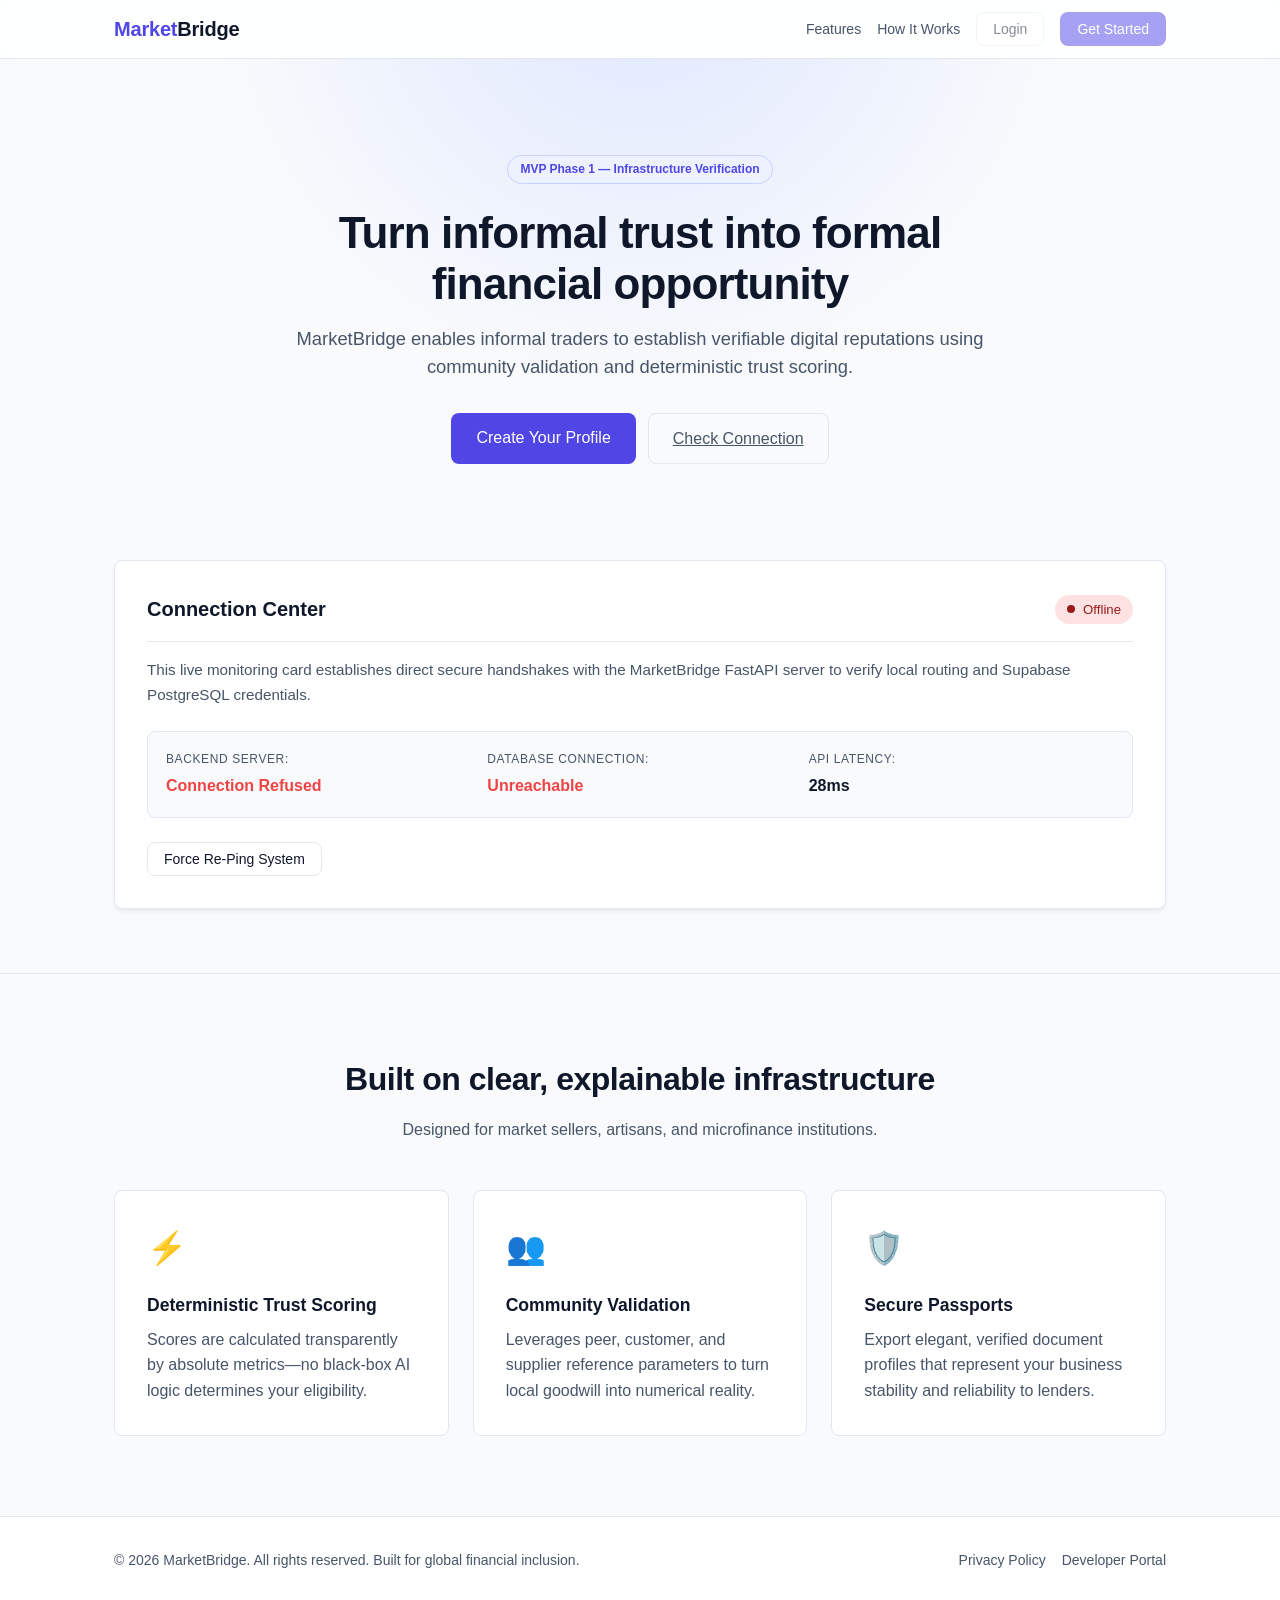
==== frontend/index.html @ f3d76104 "forge" ====
<!DOCTYPE html>
<html lang="en">
<head>
    <meta charset="UTF-8">
    <meta name="viewport" content="width=device-width, initial-scale=1.0">
    <title>MarketBridge — Turn Reputation into Opportunity</title>
    <link rel="stylesheet" href="css/styles.css">
</head>
<body>
    <!-- Navigation -->
    <nav class="navbar">
        <div class="nav-container">
            <a href="#" class="logo">
                <span class="logo-accent">Market</span>Bridge
            </a>
            <div class="nav-links">
                <a href="#features">Features</a>
                <a href="#how-it-works">How It Works</a>
                <button class="btn btn-secondary" disabled>Login</button>
                <button class="btn btn-primary" disabled>Get Started</button>
            </div>
        </div>
    </nav>

    <!-- Hero Section -->
    <header class="hero">
        <div class="container">
            <span class="badge">MVP Phase 1 — Infrastructure Verification</span>
            <h1>Turn informal trust into formal financial opportunity</h1>
            <p class="subtitle">MarketBridge enables informal traders to establish verifiable digital reputations using community validation and deterministic trust scoring.</p>
            
            <div class="cta-group">
                <button class="btn btn-primary btn-large" disabled>Create Your Profile</button>
                <a href="#system-health" class="btn btn-outline btn-large">Check Connection</a>
            </div>
        </div>
    </header>

    <!-- System Connection Verification (Core functionality for Phase 1) -->
    <section id="system-health" class="system-section">
        <div class="container">
            <div class="status-card">
                <div class="status-header">
                    <h3>Connection Center</h3>
                    <div id="status-badge" class="status-badge status-loading">
                        <span class="pulse-dot"></span>
                        <span id="status-text">Testing setup...</span>
                    </div>
                </div>
                <p class="status-desc">This live monitoring card establishes direct secure handshakes with the MarketBridge FastAPI server to verify local routing and Supabase PostgreSQL credentials.</p>
                
                <div class="status-details">
                    <div class="status-item">
                        <span class="label">Backend Server:</span>
                        <span id="backend-status" class="value text-warning">Waiting</span>
                    </div>
                    <div class="status-item">
                        <span class="label">Database Connection:</span>
                        <span id="db-status" class="value text-warning">Waiting</span>
                    </div>
                    <div class="status-item">
                        <span class="label">API Latency:</span>
                        <span id="api-latency" class="value">--</span>
                    </div>
                </div>

                <div class="status-actions">
                    <button id="btn-retry-health" class="btn btn-secondary">Force Re-Ping System</button>
                </div>
            </div>
        </div>
    </section>

    <!-- Features Section -->
    <section id="features" class="features-section">
        <div class="container">
            <div class="section-title">
                <h2>Built on clear, explainable infrastructure</h2>
                <p>Designed for market sellers, artisans, and microfinance institutions.</p>
            </div>
            
            <div class="grid">
                <div class="card">
                    <div class="card-icon">⚡</div>
                    <h4>Deterministic Trust Scoring</h4>
                    <p>Scores are calculated transparently by absolute metrics—no black-box AI logic determines your eligibility.</p>
                </div>
                <div class="card">
                    <div class="card-icon">👥</div>
                    <h4>Community Validation</h4>
                    <p>Leverages peer, customer, and supplier reference parameters to turn local goodwill into numerical reality.</p>
                </div>
                <div class="card">
                    <div class="card-icon">🛡️</div>
                    <h4>Secure Passports</h4>
                    <p>Export elegant, verified document profiles that represent your business stability and reliability to lenders.</p>
                </div>
            </div>
        </div>
    </section>

    <!-- Footer -->
    <footer class="footer">
        <div class="container footer-content">
            <p>&copy; 2026 MarketBridge. All rights reserved. Built for global financial inclusion.</p>
            <div class="footer-links">
                <a href="#">Privacy Policy</a>
                <a href="#">Developer Portal</a>
            </div>
        </div>
    </footer>

    <!-- App Entry Point (ES6 Modules) -->
    <script type="module" src="js/app.js"></script>
</body>
</html>
---- frontend/css/styles.css ----
/* Custom Reset and Variables */
:root {
    --bg-primary: #F8FAFC;
    --bg-secondary: #FFFFFF;
    --text-primary: #0F172A;
    --text-secondary: #475569;
    --accent: #4F46E5;
    --accent-hover: #4338CA;
    --border-color: #E2E8F0;
    --success: #10B981;
    --danger: #EF4444;
    --warning: #F59E0B;
    --font-family: -apple-system, BlinkMacSystemFont, "Segoe UI", Roboto, "Helvetica Neue", Arial, sans-serif;
    --border-radius: 8px;
    --transition: all 0.2s cubic-bezier(0.4, 0, 0.2, 1);
}

* {
    box-sizing: border-box;
    margin: 0;
    padding: 0;
}

html {
    scroll-behavior: smooth;
}

body {
    background-color: var(--bg-primary);
    color: var(--text-primary);
    font-family: var(--font-family);
    line-height: 1.6;
    -webkit-font-smoothing: antialiased;
}

.container {
    max-width: 1100px;
    margin: 0 auto;
    padding: 0 24px;
}

/* Typography styling */
h1 {
    font-size: 2.75rem;
    font-weight: 800;
    line-height: 1.15;
    letter-spacing: -0.02em;
    margin-bottom: 16px;
    color: var(--text-primary);
}

h2 {
    font-size: 2rem;
    font-weight: 700;
    letter-spacing: -0.015em;
    margin-bottom: 12px;
}

h3 {
    font-size: 1.25rem;
    font-weight: 600;
    color: var(--text-primary);
}

h4 {
    font-size: 1.1rem;
    font-weight: 600;
    margin-bottom: 8px;
}

p {
    color: var(--text-secondary);
}

/* Button UI Components */
.btn {
    display: inline-flex;
    align-items: center;
    justify-content: center;
    font-size: 0.875rem;
    font-weight: 500;
    padding: 8px 16px;
    border-radius: var(--border-radius);
    border: 1px solid transparent;
    cursor: pointer;
    transition: var(--transition);
}

.btn:disabled {
    opacity: 0.5;
    cursor: not-allowed;
}

.btn-primary {
    background-color: var(--accent);
    color: white;
}

.btn-primary:hover:not(:disabled) {
    background-color: var(--accent-hover);
}

.btn-secondary {
    background-color: white;
    border-color: var(--border-color);
    color: var(--text-primary);
}

.btn-secondary:hover:not(:disabled) {
    background-color: #F1F5F9;
}

.btn-outline {
    background-color: transparent;
    border-color: var(--border-color);
    color: var(--text-secondary);
}

.btn-outline:hover:not(:disabled) {
    color: var(--text-primary);
    border-color: var(--text-primary);
}

.btn-large {
    padding: 12px 24px;
    font-size: 1rem;
}

/* Navigation Bar */
.navbar {
    background-color: rgba(255, 255, 255, 0.85);
    backdrop-filter: blur(8px);
    border-bottom: 1px solid var(--border-color);
    position: sticky;
    top: 0;
    z-index: 100;
}

.nav-container {
    max-width: 1100px;
    margin: 0 auto;
    padding: 12px 24px;
    display: flex;
    justify-content: space-between;
    align-items: center;
}

.logo {
    font-weight: 700;
    font-size: 1.25rem;
    text-decoration: none;
    color: var(--text-primary);
    letter-spacing: -0.01em;
}

.logo-accent {
    color: var(--accent);
}

.nav-links {
    display: flex;
    gap: 16px;
    align-items: center;
}

.nav-links a {
    text-decoration: none;
    color: var(--text-secondary);
    font-size: 0.875rem;
    transition: var(--transition);
}

.nav-links a:hover {
    color: var(--text-primary);
}

/* Hero Section */
.hero {
    padding: 96px 0 64px;
    text-align: center;
    background: radial-gradient(circle at 50% -20%, #E0E7FF 0%, var(--bg-primary) 50%);
}

.hero .container {
    max-width: 800px;
}

.badge {
    display: inline-block;
    font-size: 0.75rem;
    font-weight: 600;
    color: var(--accent);
    background-color: #EEF2FF;
    padding: 4px 12px;
    border-radius: 9999px;
    border: 1px solid #C7D2FE;
    margin-bottom: 24px;
}

.subtitle {
    font-size: 1.15rem;
    margin-bottom: 32px;
    line-height: 1.5;
}

.cta-group {
    display: flex;
    justify-content: center;
    gap: 12px;
}

/* System Verification Card UI */
.system-section {
    padding: 32px 0 64px;
}

.status-card {
    background-color: var(--bg-secondary);
    border: 1px solid var(--border-color);
    border-radius: var(--border-radius);
    padding: 32px;
    box-shadow: 0 4px 6px -1px rgba(0, 0, 0, 0.05), 0 2px 4px -2px rgba(0, 0, 0, 0.05);
}

.status-header {
    display: flex;
    justify-content: space-between;
    align-items: center;
    border-bottom: 1px solid var(--border-color);
    padding-bottom: 16px;
    margin-bottom: 16px;
}

.status-badge {
    display: inline-flex;
    align-items: center;
    gap: 8px;
    padding: 4px 12px;
    border-radius: 9999px;
    font-size: 0.825rem;
    font-weight: 500;
}

.status-loading {
    background-color: #FEF3C7;
    color: #D97706;
}

.status-online {
    background-color: #D1FAE5;
    color: #065F46;
}

.status-offline {
    background-color: #FEE2E2;
    color: #991B1B;
}

.pulse-dot {
    width: 8px;
    height: 8px;
    border-radius: 50%;
    background-color: currentColor;
    display: inline-block;
}

.status-loading .pulse-dot {
    animation: pulse 1.5s infinite;
}

@keyframes pulse {
    0% { opacity: 0.4; }
    50% { opacity: 1; }
    100% { opacity: 0.4; }
}

.status-desc {
    font-size: 0.95rem;
    margin-bottom: 24px;
}

.status-details {
    display: grid;
    grid-template-columns: repeat(auto-fit, minmax(200px, 1fr));
    gap: 16px;
    background-color: var(--bg-primary);
    padding: 18px;
    border-radius: var(--border-radius);
    border: 1px solid var(--border-color);
    margin-bottom: 24px;
}

.status-item {
    display: flex;
    flex-direction: column;
    gap: 4px;
}

.status-item .label {
    font-size: 0.75rem;
    text-transform: uppercase;
    letter-spacing: 0.05em;
    color: var(--text-secondary);
}

.status-item .value {
    font-size: 1rem;
    font-weight: 600;
}

.text-warning { color: var(--warning); }
.text-success { color: var(--success); }
.text-danger { color: var(--danger); }

/* Features Section styling */
.features-section {
    padding: 80px 0;
    border-top: 1px solid var(--border-color);
}

.section-title {
    text-align: center;
    margin-bottom: 48px;
}

.grid {
    display: grid;
    grid-template-columns: repeat(auto-fit, minmax(300px, 1fr));
    gap: 24px;
}

.card {
    background-color: var(--bg-secondary);
    border: 1px solid var(--border-color);
    border-radius: var(--border-radius);
    padding: 32px;
    transition: var(--transition);
}

.card:hover {
    transform: translateY(-2px);
    border-color: #CBD5E1;
}

.card-icon {
    font-size: 2rem;
    margin-bottom: 16px;
}

/* Footer styling */
.footer {
    border-top: 1px solid var(--border-color);
    padding: 32px 0;
    background-color: var(--bg-secondary);
    font-size: 0.875rem;
}

.footer-content {
    display: flex;
    justify-content: space-between;
    align-items: center;
    flex-wrap: wrap;
    gap: 16px;
}

.footer-links {
    display: flex;
    gap: 16px;
}

.footer-links a {
    color: var(--text-secondary);
    text-decoration: none;
    transition: var(--transition);
}

.footer-links a:hover {
    color: var(--text-primary);
}

/* Mobile Responsiveness */
@media (max-width: 768px) {
    h1 { font-size: 2rem; }
    .nav-container { flex-direction: column; gap: 12px; }
    .nav-links { flex-wrap: wrap; justify-content: center; }
    .status-header { flex-direction: column; align-items: flex-start; gap: 12px; }
    .footer-content { flex-direction: column; text-align: center; }
}

/* Authentication Form Pages Layout */
.auth-wrapper {
    display: flex;
    align-items: center;
    justify-content: center;
    padding: 64px 24px;
    min-height: calc(100vh - 73px);
}

.auth-card {
    background-color: var(--bg-secondary);
    border: 1px solid var(--border-color);
    border-radius: var(--border-radius);
    padding: 40px;
    width: 100%;
    max-width: 440px;
    box-shadow: 0 10px 15px -3px rgba(0, 0, 0, 0.05), 0 4px 6px -4px rgba(0, 0, 0, 0.05);
}

.auth-card h2 {
    font-size: 1.5rem;
    font-weight: 700;
    text-align: center;
    margin-bottom: 8px;
    letter-spacing: -0.01em;
}

.auth-subtitle {
    font-size: 0.875rem;
    text-align: center;
    margin-bottom: 24px;
}

.form-group {
    margin-bottom: 20px;
    display: flex;
    flex-direction: column;
    gap: 6px;
    text-align: left;
}

.form-group label {
    font-size: 0.75rem;
    font-weight: 600;
    text-transform: uppercase;
    letter-spacing: 0.05em;
    color: var(--text-secondary);
}

.form-group input {
    font-size: 0.875rem;
    padding: 10px 14px;
    border-radius: var(--border-radius);
    border: 1px solid var(--border-color);
    outline: none;
    transition: var(--transition);
}

.form-group input:focus {
    border-color: var(--accent);
    box-shadow: 0 0 0 3px rgba(79, 70, 229, 0.1);
}

.w-100 {
    width: 100%;
}

.auth-footer {
    margin-top: 24px;
    text-align: center;
    font-size: 0.875rem;
}

.auth-footer a {
    color: var(--accent);
    text-decoration: none;
    font-weight: 500;
}

.auth-footer a:hover {
    text-decoration: underline;
}

/* Alert Boxes */
.alert {
    padding: 12px 16px;
    border-radius: var(--border-radius);
    font-size: 0.875rem;
    margin-bottom: 20px;
    border: 1px solid transparent;
}

.alert-error {
    background-color: #FEF2F2;
    border-color: #FEE2E2;
    color: var(--danger);
}

.alert-success {
    background-color: #ECFDF5;
    border-color: #D1FAE5;
    color: var(--success);
}

.hidden {
    display: none !important;
}

/* Select Form elements */
.form-select {
    font-size: 0.875rem;
    padding: 10px 14px;
    border-radius: var(--border-radius);
    border: 1px solid var(--border-color);
    background-color: white;
    outline: none;
    cursor: pointer;
    transition: var(--transition);
}

.form-select:focus {
    border-color: var(--accent);
}

textarea {
    font-family: inherit;
    font-size: 0.875rem;
    padding: 10px 14px;
    border-radius: var(--border-radius);
    border: 1px solid var(--border-color);
    outline: none;
    resize: vertical;
    transition: var(--transition);
}

textarea:focus {
    border-color: var(--accent);
}

.profile-card-wide {
    max-width: 600px; /* Wider card to accommodate multi-input grid form gracefully */
}

.form-grid {
    display: grid;
    grid-template-columns: repeat(auto-fit, minmax(240px, 1fr));
    gap: 16px;
}

.nav-bold {
    font-weight: 600;
    color: var(--accent) !important;
}

/* Dashboard Columns Workspace Layout */
.dashboard-wrapper {
    padding: 48px 24px;
}

.dashboard-header {
    display: flex;
    justify-content: space-between;
    align-items: center;
    border-bottom: 1px solid var(--border-color);
    padding-bottom: 24px;
    margin-bottom: 32px;
    text-align: left;
}

.dashboard-header h1 {
    font-size: 2.25rem;
    margin-bottom: 4px;
}

.metrics-grid {
    display: grid;
    grid-template-columns: repeat(auto-fit, minmax(300px, 1fr));
    gap: 24px;
    margin-bottom: 40px;
}

.metric-card {
    background-color: var(--bg-secondary);
    border: 1px solid var(--border-color);
    border-radius: var(--border-radius);
    padding: 24px;
    display: flex;
    flex-direction: column;
    text-align: left;
}

.metric-label {
    font-size: 0.75rem;
    text-transform: uppercase;
    font-weight: 600;
    letter-spacing: 0.05em;
    color: var(--text-secondary);
    margin-bottom: 12px;
}

.metric-value-container {
    display: flex;
    align-items: baseline;
    margin-bottom: 12px;
}

.metric-value {
    font-size: 2.5rem;
    font-weight: 800;
    line-height: 1;
}

.metric-max {
    font-size: 1.15rem;
    color: var(--text-secondary);
    margin-left: 4px;
}

.metric-status {
    font-size: 1.15rem;
    font-weight: 700;
    margin-bottom: 12px;
}

.progress-bar-container {
    height: 6px;
    background-color: #F1F5F9;
    border-radius: 999px;
    overflow: hidden;
    margin-bottom: 12px;
}

.progress-bar-fill {
    height: 100%;
    background-color: var(--success);
    transition: width 0.4s cubic-bezier(0.4, 0, 0.2, 1);
}

.metric-help, .metric-desc {
    font-size: 0.8rem;
    color: var(--text-secondary);
    line-height: 1.4;
}

.dashboard-workspace {
    display: grid;
    grid-template-columns: 1.2fr 1.8fr;
    gap: 32px;
}

.panel-card {
    background-color: var(--bg-secondary);
    border: 1px solid var(--border-color);
    border-radius: var(--border-radius);
    padding: 32px;
    text-align: left;
}

.panel-card h3 {
    font-size: 1.25rem;
    margin-bottom: 4px;
}

.panel-desc {
    font-size: 0.85rem;
    color: var(--text-secondary);
    margin-bottom: 24px;
    line-height: 1.4;
}

/* Vault Preview Grid */
.empty-state {
    padding: 64px 24px;
    text-align: center;
    border: 2px dashed var(--border-color);
    border-radius: var(--border-radius);
}

.empty-icon {
    font-size: 2.5rem;
    margin-bottom: 12px;
}

.evidence-preview-grid {
    display: grid;
    grid-template-columns: repeat(auto-fill, minmax(180px, 1fr));
    gap: 16px;
}

.evidence-card {
    border: 1px solid var(--border-color);
    border-radius: var(--border-radius);
    overflow: hidden;
    background-color: var(--bg-primary);
    transition: var(--transition);
}

.evidence-card:hover {
    border-color: #CBD5E1;
}

.evidence-card-img-wrapper {
    height: 130px;
    background-color: #E2E8F0;
    overflow: hidden;
    display: flex;
    align-items: center;
    justify-content: center;
}

.evidence-card-img-wrapper img {
    width: 100%;
    height: 100%;
    object-fit: cover;
}

.evidence-card-details {
    padding: 12px;
    display: flex;
    flex-direction: column;
    gap: 8px;
}

.evidence-card-details h5 {
    font-size: 0.85rem;
    font-weight: 600;
    text-overflow: ellipsis;
    overflow: hidden;
    white-space: nowrap;
}

.btn-delete-evidence {
    background-color: transparent;
    color: var(--danger);
    border: 1px solid #FEE2E2;
    padding: 4px 8px;
    border-radius: 4px;
    font-size: 0.75rem;
    font-weight: 500;
    cursor: pointer;
    transition: var(--transition);
}

.btn-delete-evidence:hover {
    background-color: #FEF2F2;
    border-color: #FCA5A5;
}

/* Mobile responsive columns adjustments */
@media (max-width: 900px) {
    .dashboard-workspace { grid-template-columns: 1fr; }
    .dashboard-header { flex-direction: column; align-items: flex-start; gap: 16px; }
}

/* Multi-panel Margin Helpers */
.mt-24 {
    margin-top: 24px;
}

/* Reference Vault List Item styling */
.references-vault-list {
    display: flex;
    flex-direction: column;
    gap: 12px;
}

.reference-row {
    display: flex;
    justify-content: space-between;
    align-items: center;
    padding: 12px 16px;
    border: 1px solid var(--border-color);
    border-radius: var(--border-radius);
    background-color: var(--bg-primary);
    font-size: 0.875rem;
}

.reference-row-meta {
    display: flex;
    flex-direction: column;
    gap: 4px;
    text-align: left;
}

.reference-row-meta strong {
    color: var(--text-primary);
}

.reference-row-meta span {
    font-size: 0.75rem;
    color: var(--text-secondary);
}

.reference-row-actions {
    display: flex;
    align-items: center;
    gap: 16px;
}

.btn-copy-link {
    font-size: 0.75rem !important;
    padding: 4px 10px !important;
}

.badge-completed {
    display: inline-block;
    background-color: #ECFDF5;
    color: var(--success);
    border: 1px solid #D1FAE5;
    padding: 2px 8px;
    border-radius: 4px;
    font-size: 0.7rem;
    font-weight: 600;
}

/* Standalone Radio Questionnaire fields styling */
.radio-group {
    display: flex;
    flex-direction: column;
    gap: 8px;
    margin-top: 4px;
}

.radio-label {
    display: flex;
    align-items: center;
    gap: 8px;
    font-size: 0.875rem;
    color: var(--text-primary);
    cursor: pointer;
}

.radio-label input {
    cursor: pointer;
}

/* Print Page Styling Options */
.passport-body {
    background-color: #64748B; /* Dark grey padding background (Simulates PDF paper previews) */
    padding: 32px 0;
}

.passport-sheet {
    background-color: white;
    width: 100%;
    max-width: 800px; /* A4 Ratio Margin Standard */
    margin: 0 auto;
    padding: 48px;
    border-radius: var(--border-radius);
    border: 1px solid var(--border-color);
    box-shadow: 0 20px 25px -5px rgba(0, 0, 0, 0.1), 0 10px 10px -5px rgba(0, 0, 0, 0.04);
    display: flex;
    flex-direction: column;
    text-align: left;
}

.passport-header-block {
    display: flex;
    justify-content: space-between;
    align-items: center;
    border-bottom: 2px solid var(--text-primary);
    padding-bottom: 20px;
    margin-bottom: 24px;
}

.passport-logo-section h2 {
    font-size: 1.75rem;
    font-weight: 800;
    line-height: 1;
    margin-bottom: 4px;
}

.passport-logo-section span {
    font-size: 0.75rem;
    font-weight: 600;
    text-transform: uppercase;
    letter-spacing: 0.15em;
    color: var(--text-secondary);
}

.passport-section {
    padding: 16px 0;
}

.border-top {
    border-top: 1px solid var(--border-color);
}

.border-top-dashed {
    border-top: 1px dashed var(--border-color);
    padding-top: 16px;
}

.passport-profile-grid {
    display: grid;
    grid-template-columns: repeat(auto-fit, minmax(200px, 1fr));
    gap: 24px;
}

.passport-profile-grid h3 {
    font-size: 1.5rem;
    font-weight: 700;
    margin-bottom: 4px;
}

.passport-profile-grid p {
    font-size: 0.9rem;
}

.monospace {
    font-family: SFMono-Regular, Consolas, Monaco, monospace;
    font-size: 0.95rem;
}

.section-title-passport {
    font-size: 0.825rem;
    font-weight: 700;
    text-transform: uppercase;
    letter-spacing: 0.05em;
    color: var(--text-secondary);
    margin-bottom: 16px;
}

/* Passport Score Layout */
.passport-score-grid {
    display: grid;
    grid-template-columns: 1fr 1.5fr;
    gap: 32px;
    align-items: center;
}

.score-circle-card {
    border: 2px solid var(--text-primary);
    border-radius: var(--border-radius);
    padding: 24px;
    text-align: center;
    background-color: var(--bg-primary);
}

.score-number-display {
    display: flex;
    align-items: baseline;
    justify-content: center;
    margin-bottom: 4px;
}

.overall-big {
    font-size: 3.5rem;
    font-weight: 800;
    line-height: 1;
}

.overall-max {
    font-size: 1.5rem;
    color: var(--text-secondary);
    font-weight: 600;
}

.score-text-list {
    display: flex;
    flex-direction: column;
    gap: 12px;
}

.score-row-item {
    display: flex;
    justify-content: space-between;
    font-size: 0.9rem;
    border-bottom: 1px dashed var(--border-color);
    padding-bottom: 6px;
}

/* AI Explanation section colors */
.ai-loading-box {
    padding: 32px;
    text-align: center;
    background-color: var(--bg-primary);
    border-radius: var(--border-radius);
    display: flex;
    align-items: center;
    justify-content: center;
    gap: 12px;
    font-size: 0.9rem;
    color: var(--text-secondary);
}

.spinner {
    width: 20px;
    height: 20px;
    border: 2px solid #CBD5E1;
    border-top-color: var(--accent);
    border-radius: 50%;
    animation: spin 1s linear infinite;
}

@keyframes spin {
    to { transform: rotate(360deg); }
}

.ai-block strong {
    font-size: 0.85rem;
    text-transform: uppercase;
    letter-spacing: 0.05em;
    color: var(--text-secondary);
    display: block;
    margin-bottom: 6px;
}

.ai-block p {
    font-size: 0.95rem;
    line-height: 1.5;
    color: var(--text-primary);
}

.bullet-list {
    padding-left: 20px;
    font-size: 0.9rem;
    line-height: 1.5;
    display: flex;
    flex-direction: column;
    gap: 8px;
}

.text-success-bullets { color: #065F46; }
.text-warning-bullets { color: #92400E; }
.text-warning-dark { color: #92400E; }

.passport-footer-block {
    margin-top: 40px;
    border-top: 1px solid var(--border-color);
    padding-top: 16px;
    display: flex;
    justify-content: space-between;
    font-size: 0.75rem;
    color: var(--text-secondary);
}

/* ==========================================
   CSS PRINT MEDIA STYLES (CRITICAL FOR PDF)
   ========================================== */
@media print {
    /* Hide all browser-specific UI controls, buttons, and backgrounds */
    .print-hidden, .navbar, .btn {
        display: none !important;
    }
    
    body, .passport-body {
        background-color: white !important;
        padding: 0 !important;
        margin: 0 !important;
    }

    .passport-sheet {
        max-width: 100% !important;
        border: none !important;
        box-shadow: none !important;
        padding: 0 !important;
        margin: 0 !important;
    }

    /* Prevent clipping and page breaks inside elements */
    .passport-section, .passport-header-block {
        page-break-inside: avoid;
    }
}
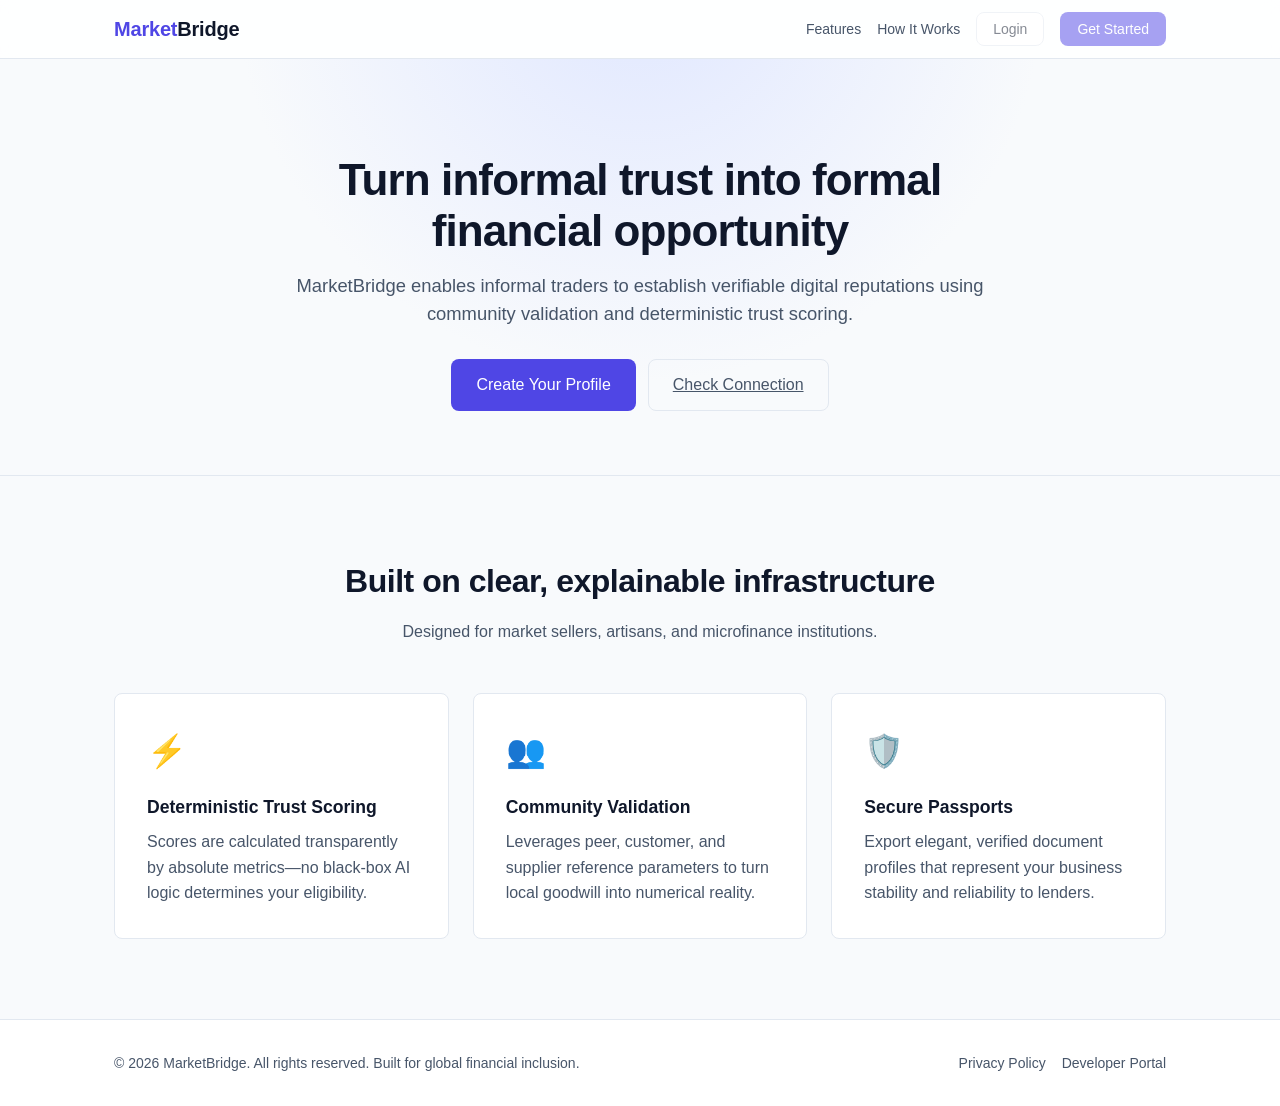
==== commit d034936b: "chore" ====
--- a/frontend/index.html
+++ b/frontend/index.html
@@ -25,7 +25,6 @@
     <!-- Hero Section -->
     <header class="hero">
         <div class="container">
-            <span class="badge">MVP Phase 1 — Infrastructure Verification</span>
             <h1>Turn informal trust into formal financial opportunity</h1>
             <p class="subtitle">MarketBridge enables informal traders to establish verifiable digital reputations using community validation and deterministic trust scoring.</p>
             
@@ -35,41 +34,6 @@
             </div>
         </div>
     </header>
-
-    <!-- System Connection Verification (Core functionality for Phase 1) -->
-    <section id="system-health" class="system-section">
-        <div class="container">
-            <div class="status-card">
-                <div class="status-header">
-                    <h3>Connection Center</h3>
-                    <div id="status-badge" class="status-badge status-loading">
-                        <span class="pulse-dot"></span>
-                        <span id="status-text">Testing setup...</span>
-                    </div>
-                </div>
-                <p class="status-desc">This live monitoring card establishes direct secure handshakes with the MarketBridge FastAPI server to verify local routing and Supabase PostgreSQL credentials.</p>
-                
-                <div class="status-details">
-                    <div class="status-item">
-                        <span class="label">Backend Server:</span>
-                        <span id="backend-status" class="value text-warning">Waiting</span>
-                    </div>
-                    <div class="status-item">
-                        <span class="label">Database Connection:</span>
-                        <span id="db-status" class="value text-warning">Waiting</span>
-                    </div>
-                    <div class="status-item">
-                        <span class="label">API Latency:</span>
-                        <span id="api-latency" class="value">--</span>
-                    </div>
-                </div>
-
-                <div class="status-actions">
-                    <button id="btn-retry-health" class="btn btn-secondary">Force Re-Ping System</button>
-                </div>
-            </div>
-        </div>
-    </section>
 
     <!-- Features Section -->
     <section id="features" class="features-section">
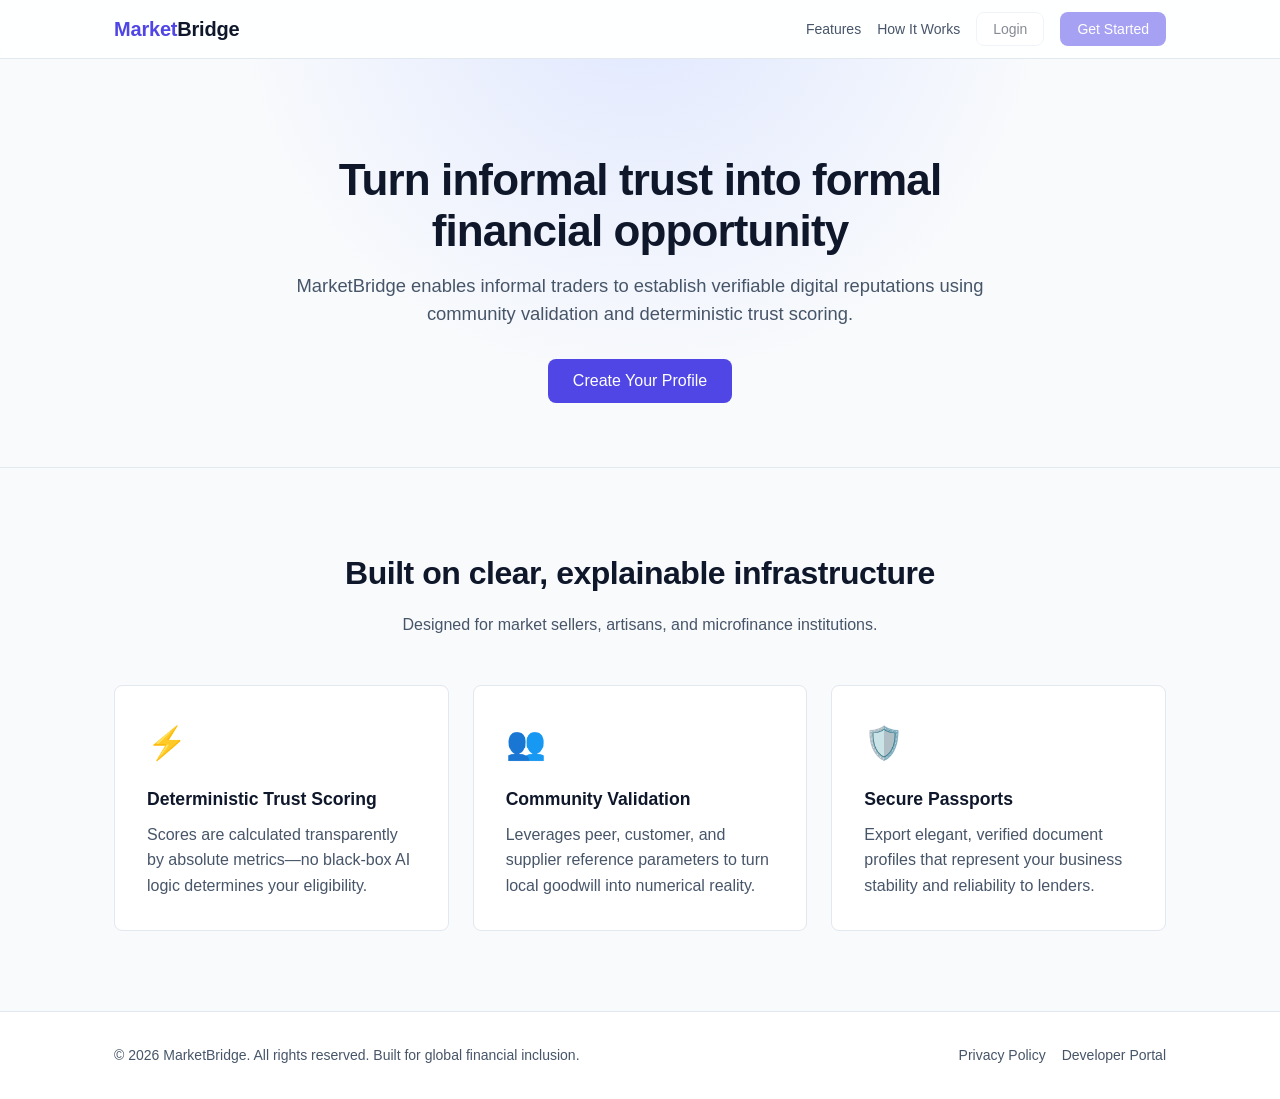
==== commit 03a112ea: "w forge" ====
--- a/frontend/index.html
+++ b/frontend/index.html
@@ -30,7 +30,6 @@
             
             <div class="cta-group">
                 <button class="btn btn-primary btn-large" disabled>Create Your Profile</button>
-                <a href="#system-health" class="btn btn-outline btn-large">Check Connection</a>
             </div>
         </div>
     </header>
